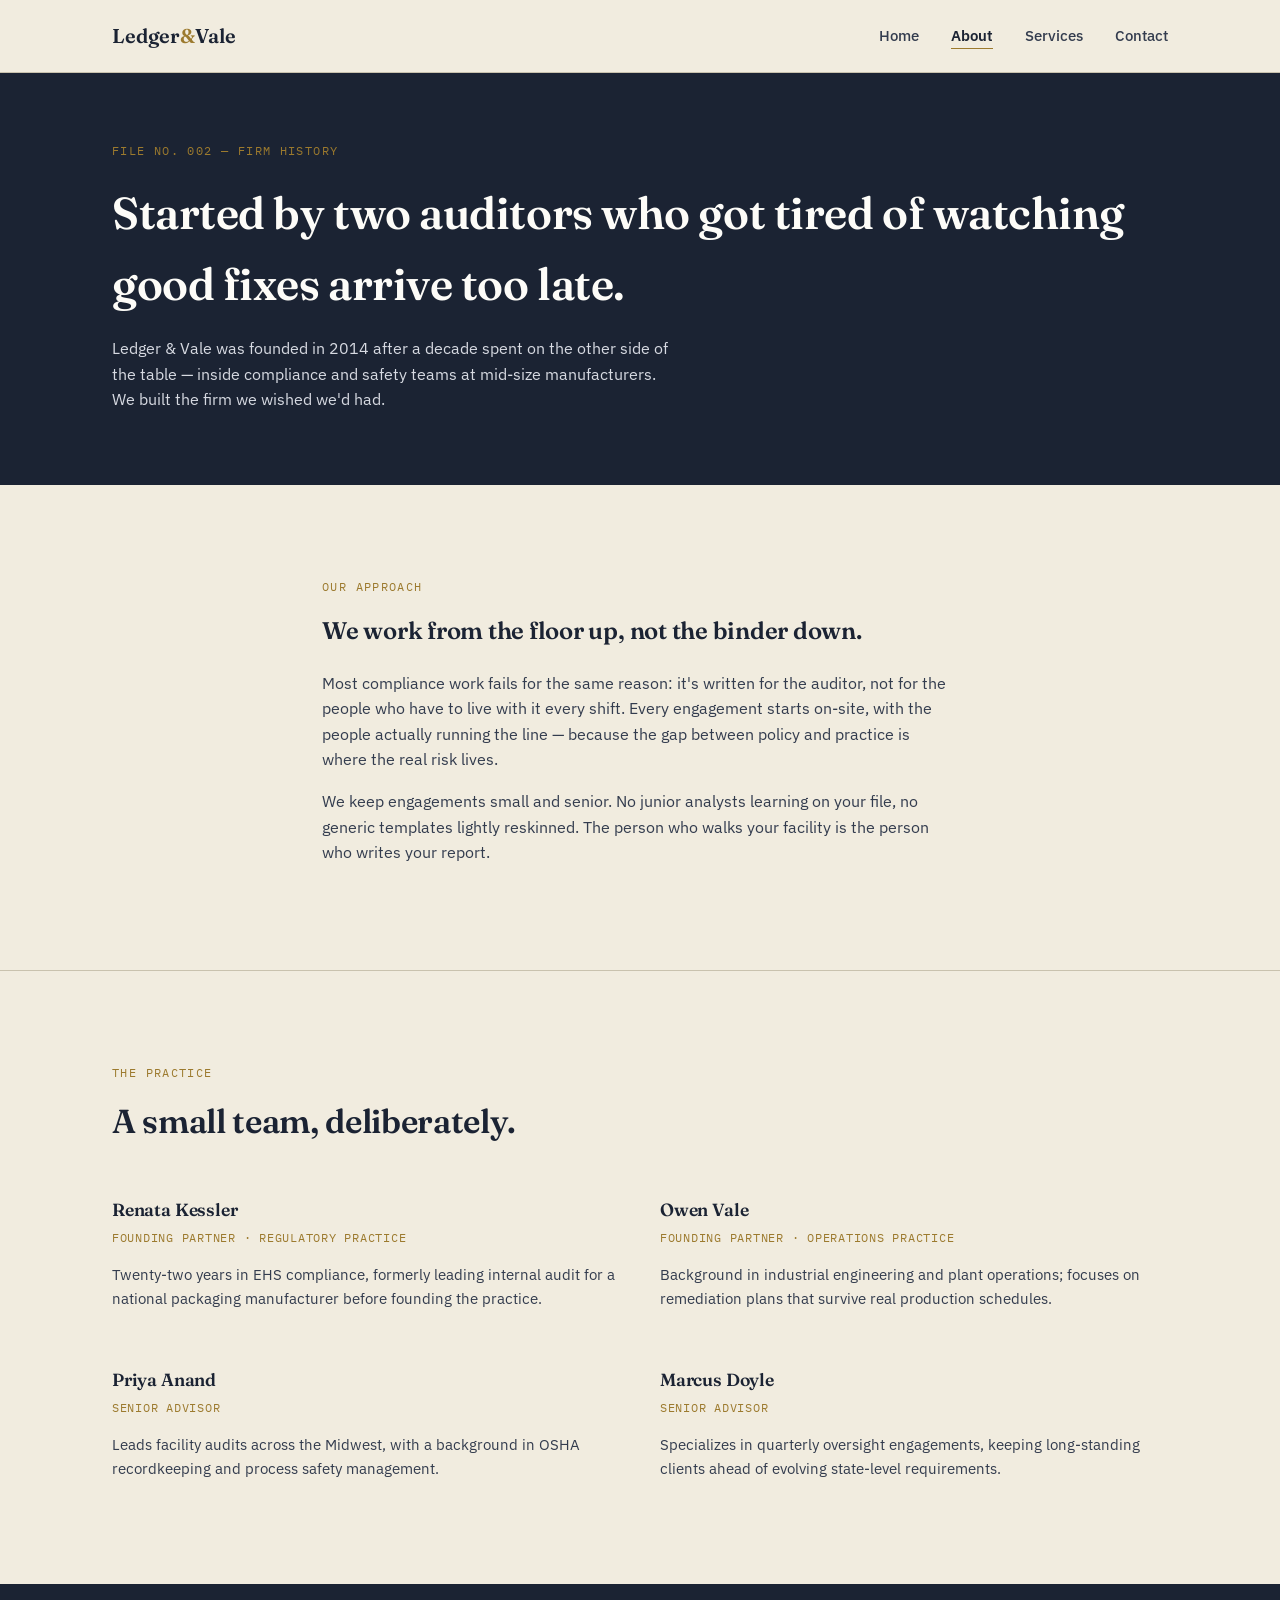
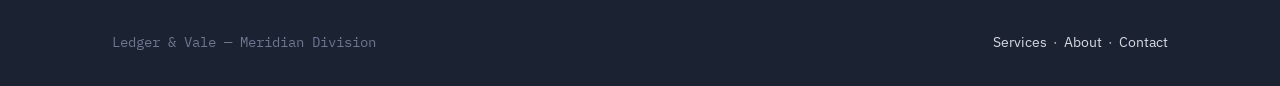
==== about.html @ 549b6d05 "Add files via upload" ====
<!DOCTYPE html>
<html lang="en">
<head>
<meta charset="UTF-8">
<meta name="viewport" content="width=device-width, initial-scale=1.0">
<title>About — Ledger &amp; Vale</title>
<link rel="preconnect" href="https://fonts.googleapis.com">
<link href="https://fonts.googleapis.com/css2?family=Fraunces:opsz,wght@9..144,500;9..144,600;9..144,700&family=IBM+Plex+Sans:wght@400;500;600&family=IBM+Plex+Mono:wght@400;500&display=swap" rel="stylesheet">
<link rel="stylesheet" href="style.css">
</head>
<body>

<header class="site-header">
  <nav class="nav">
    <a href="index.html" class="brand">Ledger<span>&amp;</span>Vale</a>
    <button class="nav-toggle" aria-label="Toggle menu" aria-expanded="false" id="navToggle"></button>
    <ul class="nav-links" id="navLinks">
      <li><a href="index.html">Home</a></li>
      <li><a href="about.html" aria-current="page">About</a></li>
      <li><a href="services.html">Services</a></li>
      <li><a href="contact.html">Contact</a></li>
    </ul>
  </nav>
</header>

<section class="page-hero">
  <div class="container">
    <span class="eyebrow">File No. 002 — Firm History</span>
    <h1>Started by two auditors who got tired of watching good fixes arrive too late.</h1>
    <p>Ledger &amp; Vale was founded in 2014 after a decade spent on the other side of the table — inside compliance and safety teams at mid-size manufacturers. We built the firm we wished we'd had.</p>
  </div>
</section>

<section>
  <div class="container" style="max-width:70ch;">
    <span class="eyebrow">Our approach</span>
    <h2 style="margin-top:14px; margin-bottom:20px;">We work from the floor up, not the binder down.</h2>
    <p style="color:var(--ink-soft);">Most compliance work fails for the same reason: it's written for the auditor, not for the people who have to live with it every shift. Every engagement starts on-site, with the people actually running the line — because the gap between policy and practice is where the real risk lives.</p>
    <p style="color:var(--ink-soft);">We keep engagements small and senior. No junior analysts learning on your file, no generic templates lightly reskinned. The person who walks your facility is the person who writes your report.</p>
  </div>
</section>

<hr class="rule">

<section>
  <div class="container">
    <div class="section-head">
      <span class="eyebrow">The practice</span>
      <h2>A small team, deliberately.</h2>
    </div>
    <div class="team-grid">
      <div class="team-member">
        <h3>Renata Kessler</h3>
        <span class="role">Founding Partner · Regulatory Practice</span>
        <p>Twenty-two years in EHS compliance, formerly leading internal audit for a national packaging manufacturer before founding the practice.</p>
      </div>
      <div class="team-member">
        <h3>Owen Vale</h3>
        <span class="role">Founding Partner · Operations Practice</span>
        <p>Background in industrial engineering and plant operations; focuses on remediation plans that survive real production schedules.</p>
      </div>
      <div class="team-member">
        <h3>Priya Anand</h3>
        <span class="role">Senior Advisor</span>
        <p>Leads facility audits across the Midwest, with a background in OSHA recordkeeping and process safety management.</p>
      </div>
      <div class="team-member">
        <h3>Marcus Doyle</h3>
        <span class="role">Senior Advisor</span>
        <p>Specializes in quarterly oversight engagements, keeping long-standing clients ahead of evolving state-level requirements.</p>
      </div>
    </div>
  </div>
</section>

<footer>
  <div class="container footer-row">
    <span class="file-ref">Ledger &amp; Vale — Meridian Division</span>
    <div>
      <a href="services.html">Services</a> &nbsp;·&nbsp;
      <a href="about.html">About</a> &nbsp;·&nbsp;
      <a href="contact.html">Contact</a>
    </div>
  </div>
</footer>

<script src="script.js"></script>
</body>
</html>
---- style.css ----
/* ===== Tokens ===== */
:root {
  --paper: #F1ECDF;
  --paper-dim: #E8E1CE;
  --ink: #1B2333;
  --ink-soft: #333C4E;
  --brass: #9C7A2E;
  --brass-light: #C9A45C;
  --rule: #C9C2AE;
  --stamp-red: #8C3B32;
  --white: #FDFCF8;

  --display: "Fraunces", serif;
  --body: "IBM Plex Sans", sans-serif;
  --mono: "IBM Plex Mono", monospace;
}

* { box-sizing: border-box; }
html { scroll-behavior: smooth; }

body {
  margin: 0;
  background: var(--paper);
  color: var(--ink);
  font-family: var(--body);
  font-size: 16px;
  line-height: 1.6;
  -webkit-font-smoothing: antialiased;
}

@media (prefers-reduced-motion: reduce) {
  html { scroll-behavior: auto; }
  * { animation-duration: 0.001ms !important; transition-duration: 0.001ms !important; }
}

a { color: inherit; }
:focus-visible { outline: 2px solid var(--brass); outline-offset: 3px; }

h1, h2, h3 {
  font-family: var(--display);
  font-weight: 600;
  margin: 0;
  color: var(--ink);
  letter-spacing: -0.01em;
}

.eyebrow {
  font-family: var(--mono);
  font-size: 0.72rem;
  letter-spacing: 0.12em;
  text-transform: uppercase;
  color: var(--brass);
}

.container {
  max-width: 1120px;
  margin: 0 auto;
  padding: 0 32px;
}

/* ===== Header / Nav ===== */
.site-header {
  position: sticky;
  top: 0;
  z-index: 20;
  background: var(--paper);
  border-bottom: 1px solid var(--rule);
}

.nav {
  display: flex;
  align-items: center;
  justify-content: space-between;
  padding: 20px 32px;
  max-width: 1120px;
  margin: 0 auto;
}

.brand {
  font-family: var(--display);
  font-size: 1.25rem;
  font-weight: 600;
  text-decoration: none;
  color: var(--ink);
}
.brand span { color: var(--brass); }

.nav-links {
  display: flex;
  gap: 32px;
  list-style: none;
  margin: 0;
  padding: 0;
}

.nav-links a {
  text-decoration: none;
  font-size: 0.92rem;
  font-weight: 500;
  color: var(--ink-soft);
  position: relative;
  padding-bottom: 4px;
}
.nav-links a::after {
  content: "";
  position: absolute;
  left: 0; bottom: 0;
  width: 0; height: 1px;
  background: var(--brass);
  transition: width 0.25s ease;
}
.nav-links a:hover::after,
.nav-links a[aria-current="page"]::after { width: 100%; }
.nav-links a[aria-current="page"] { color: var(--ink); font-weight: 600; }

.nav-toggle {
  display: none;
  background: none;
  border: 1px solid var(--rule);
  border-radius: 4px;
  width: 40px; height: 40px;
  cursor: pointer;
}
.nav-toggle span, .nav-toggle::before, .nav-toggle::after {
  content: "";
  display: block;
  width: 18px; height: 1.5px;
  background: var(--ink);
  margin: 4px auto;
}

@media (max-width: 780px) {
  .nav-links {
    position: absolute;
    top: 100%; left: 0; right: 0;
    flex-direction: column;
    gap: 0;
    background: var(--paper);
    border-bottom: 1px solid var(--rule);
    max-height: 0;
    overflow: hidden;
    transition: max-height 0.3s ease;
  }
  .nav-links.open { max-height: 300px; }
  .nav-links li { padding: 14px 32px; border-top: 1px solid var(--rule); }
  .nav-toggle { display: block; }
}

/* ===== Hero ===== */
.hero {
  background: var(--ink);
  color: var(--white);
  overflow: hidden;
}
.hero-inner {
  display: grid;
  grid-template-columns: 1.15fr 0.85fr;
  gap: 48px;
  align-items: center;
  padding: 88px 32px 96px;
}
.hero h1 {
  color: var(--white);
  font-size: clamp(2.4rem, 4.2vw, 3.6rem);
  line-height: 1.08;
  margin: 18px 0 24px;
}
.hero p.lede {
  font-size: 1.1rem;
  color: #D7DAE2;
  max-width: 46ch;
  margin-bottom: 36px;
}
.hero .eyebrow { color: var(--brass-light); }

.btn {
  display: inline-flex;
  align-items: center;
  gap: 8px;
  font-family: var(--mono);
  font-size: 0.85rem;
  letter-spacing: 0.04em;
  text-transform: uppercase;
  text-decoration: none;
  padding: 14px 26px;
  border-radius: 2px;
  border: 1px solid var(--brass);
  color: var(--white);
  background: transparent;
  transition: background 0.2s ease, color 0.2s ease;
}
.btn:hover { background: var(--brass); color: var(--ink); }
.btn-solid {
  background: var(--brass);
  color: var(--ink);
}
.btn-solid:hover { background: var(--brass-light); }

/* Seal / stamp signature element */
.seal-wrap { display: flex; justify-content: center; }
.seal {
  width: min(280px, 100%);
  height: auto;
  transform: rotate(-6deg);
}
.seal text { font-family: var(--mono); }

/* ===== Sections ===== */
section { padding: 88px 0; }
.section-tight { padding: 64px 0; }

.section-head {
  margin-bottom: 48px;
  max-width: 60ch;
}
.section-head h2 { font-size: clamp(1.6rem, 2.6vw, 2.1rem); margin-top: 10px; }

.rule {
  border: none;
  border-top: 1px solid var(--rule);
  margin: 0;
}

/* Cards */
.grid-3 {
  display: grid;
  grid-template-columns: repeat(3, 1fr);
  gap: 1px;
  background: var(--rule);
  border: 1px solid var(--rule);
}
.card {
  background: var(--paper);
  padding: 32px 28px;
}
.card .eyebrow { display: block; margin-bottom: 14px; }
.card h3 { font-size: 1.15rem; margin-bottom: 10px; }
.card p { color: var(--ink-soft); font-size: 0.96rem; margin: 0; }

@media (max-width: 860px) {
  .hero-inner { grid-template-columns: 1fr; padding: 56px 24px 64px; }
  .seal-wrap { order: -1; }
  .grid-3 { grid-template-columns: 1fr; }
}

/* Process list (services page) — legitimate sequence */
.process { list-style: none; margin: 0; padding: 0; }
.process li {
  display: grid;
  grid-template-columns: 90px 1fr;
  gap: 24px;
  padding: 32px 0;
  border-top: 1px solid var(--rule);
}
.process li:last-child { border-bottom: 1px solid var(--rule); }
.process .step-no {
  font-family: var(--mono);
  color: var(--brass);
  font-size: 0.85rem;
  padding-top: 4px;
}
.process h3 { margin-bottom: 8px; font-size: 1.2rem; }
.process p { color: var(--ink-soft); margin: 0; max-width: 60ch; }

/* Stats strip */
.stats {
  display: grid;
  grid-template-columns: repeat(3, 1fr);
  gap: 32px;
  padding: 48px 0;
}
.stat .num {
  font-family: var(--mono);
  font-size: 2.2rem;
  color: var(--brass);
  display: block;
}
.stat .label {
  font-size: 0.86rem;
  color: var(--ink-soft);
}
@media (max-width: 700px) {
  .stats { grid-template-columns: 1fr; }
}

/* Team */
.team-grid {
  display: grid;
  grid-template-columns: repeat(2, 1fr);
  gap: 40px;
}
.team-member h3 { font-size: 1.1rem; margin-bottom: 4px; }
.team-member .role {
  font-family: var(--mono);
  font-size: 0.78rem;
  color: var(--brass);
  text-transform: uppercase;
  letter-spacing: 0.06em;
  display: block;
  margin-bottom: 12px;
}
.team-member p { color: var(--ink-soft); font-size: 0.94rem; }
@media (max-width: 700px) {
  .team-grid { grid-template-columns: 1fr; }
}

/* Forms */
.contact-grid {
  display: grid;
  grid-template-columns: 1fr 1fr;
  gap: 64px;
}
@media (max-width: 860px) {
  .contact-grid { grid-template-columns: 1fr; }
}
form { display: flex; flex-direction: column; gap: 20px; }
label {
  font-family: var(--mono);
  font-size: 0.75rem;
  text-transform: uppercase;
  letter-spacing: 0.06em;
  color: var(--ink-soft);
  display: block;
  margin-bottom: 6px;
}
input, textarea {
  width: 100%;
  font-family: var(--body);
  font-size: 1rem;
  padding: 12px 14px;
  border: 1px solid var(--rule);
  background: var(--white);
  color: var(--ink);
  border-radius: 2px;
}
input:focus, textarea:focus { border-color: var(--brass); }
textarea { resize: vertical; min-height: 120px; }

.info-block { margin-bottom: 28px; }
.info-block .eyebrow { display: block; margin-bottom: 8px; }
.info-block p, .info-block a { font-size: 1rem; text-decoration: none; }
.info-block a:hover { color: var(--brass); }

/* Footer */
footer {
  background: var(--ink);
  color: #B7BCC8;
  padding: 48px 0 32px;
  font-size: 0.85rem;
}
.footer-row {
  display: flex;
  justify-content: space-between;
  flex-wrap: wrap;
  gap: 16px;
  align-items: center;
}
footer a { text-decoration: none; color: #D7DAE2; }
footer a:hover { color: var(--brass-light); }
.file-ref { font-family: var(--mono); color: #6E7690; }

/* Page hero (non-home pages) */
.page-hero {
  background: var(--ink);
  color: var(--white);
  padding: 64px 0 56px;
}
.page-hero h1 { color: var(--white); font-size: clamp(2rem, 3.6vw, 2.8rem); margin-top: 14px; }
.page-hero p { color: #D7DAE2; max-width: 56ch; margin-top: 16px; }
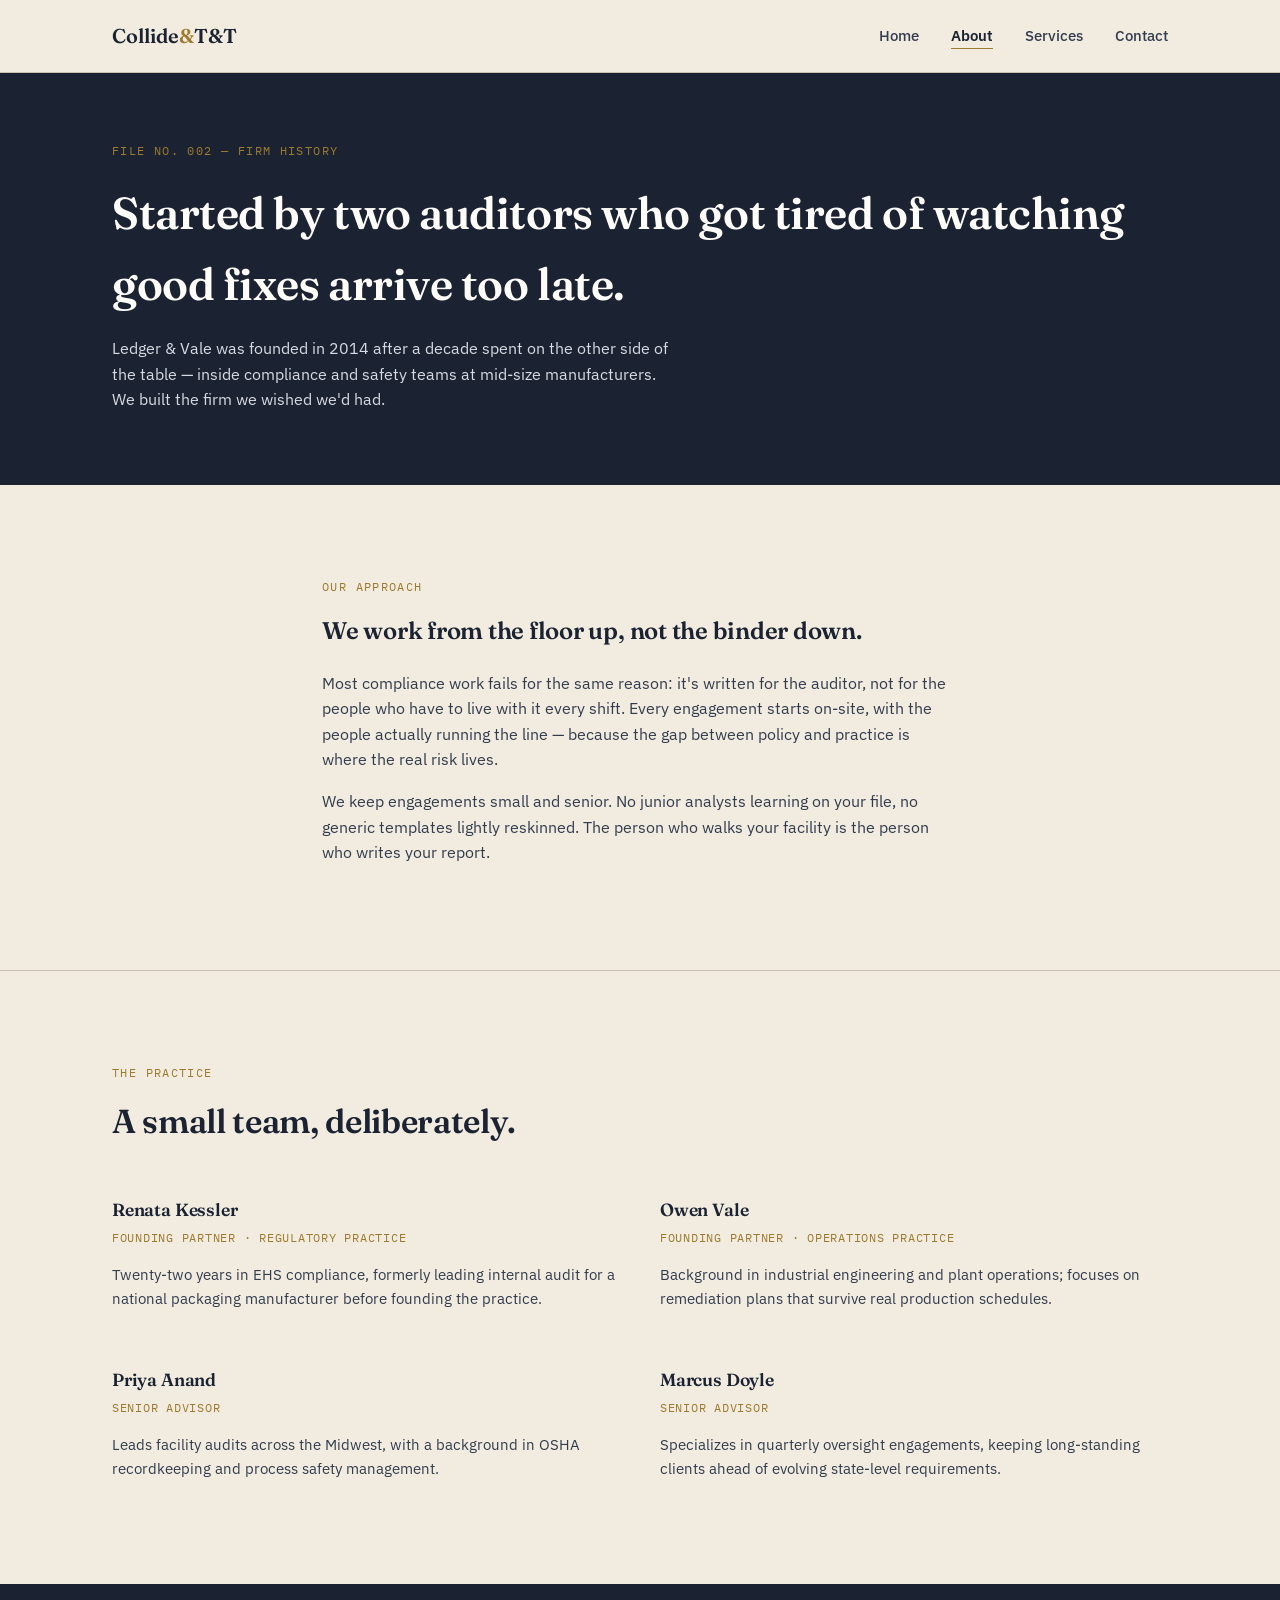
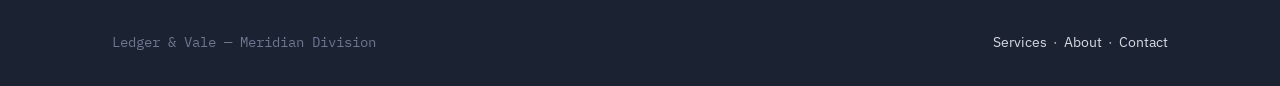
==== commit 6da6ca2c: "3" ====
--- a/about.html
+++ b/about.html
@@ -3,7 +3,7 @@
 <head>
 <meta charset="UTF-8">
 <meta name="viewport" content="width=device-width, initial-scale=1.0">
-<title>About — Ledger &amp; Vale</title>
+<title>About — Collide &amp;  </title>
 <link rel="preconnect" href="https://fonts.googleapis.com">
 <link href="https://fonts.googleapis.com/css2?family=Fraunces:opsz,wght@9..144,500;9..144,600;9..144,700&family=IBM+Plex+Sans:wght@400;500;600&family=IBM+Plex+Mono:wght@400;500&display=swap" rel="stylesheet">
 <link rel="stylesheet" href="style.css">
@@ -12,7 +12,7 @@
 
 <header class="site-header">
   <nav class="nav">
-    <a href="index.html" class="brand">Ledger<span>&amp;</span>Vale</a>
+    <a href="index.html" class="brand">Collide<span>&amp;</span>T&T</a>
     <button class="nav-toggle" aria-label="Toggle menu" aria-expanded="false" id="navToggle"></button>
     <ul class="nav-links" id="navLinks">
       <li><a href="index.html">Home</a></li>
